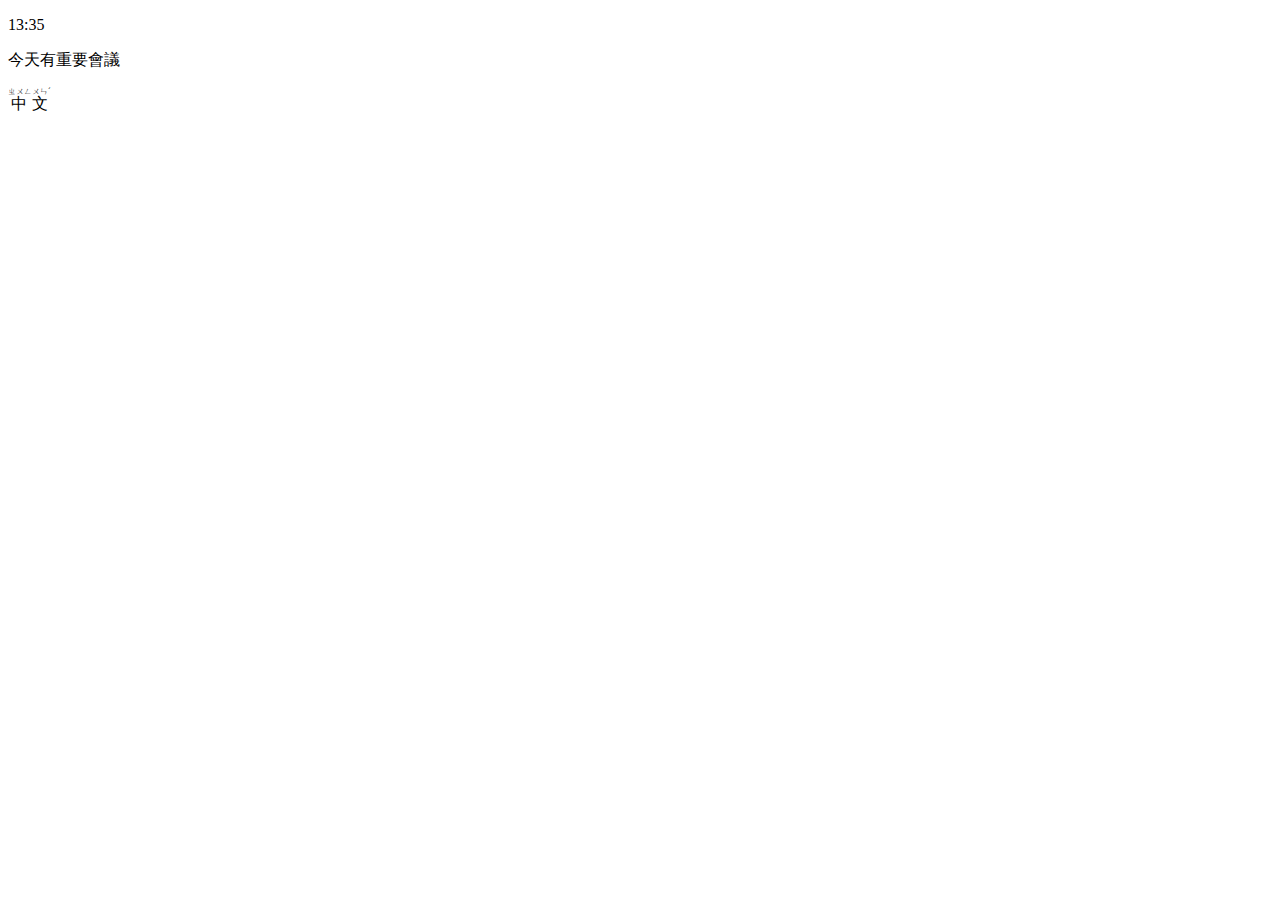
==== index.html @ d2d80260 "#" ====
<!DOCTYPE html>
<html lang="en">
<head>
    <meta charset="UTF-8">
    <meta http-equiv="X-UA-Compatible" content="IE=edge">
    <meta name="viewport" content="width=device-width, initial-scale=1.0">
    <title>Document</title>
</head>
<body>
    <p><time>13:35</time></p>
    <p><time datetime="2023-05-30">今天</time>有重要會議 </p>
    <ruby>中文<rt>ㄓㄨㄥㄨㄣˊ</rt></ruby>
</body>
</html>
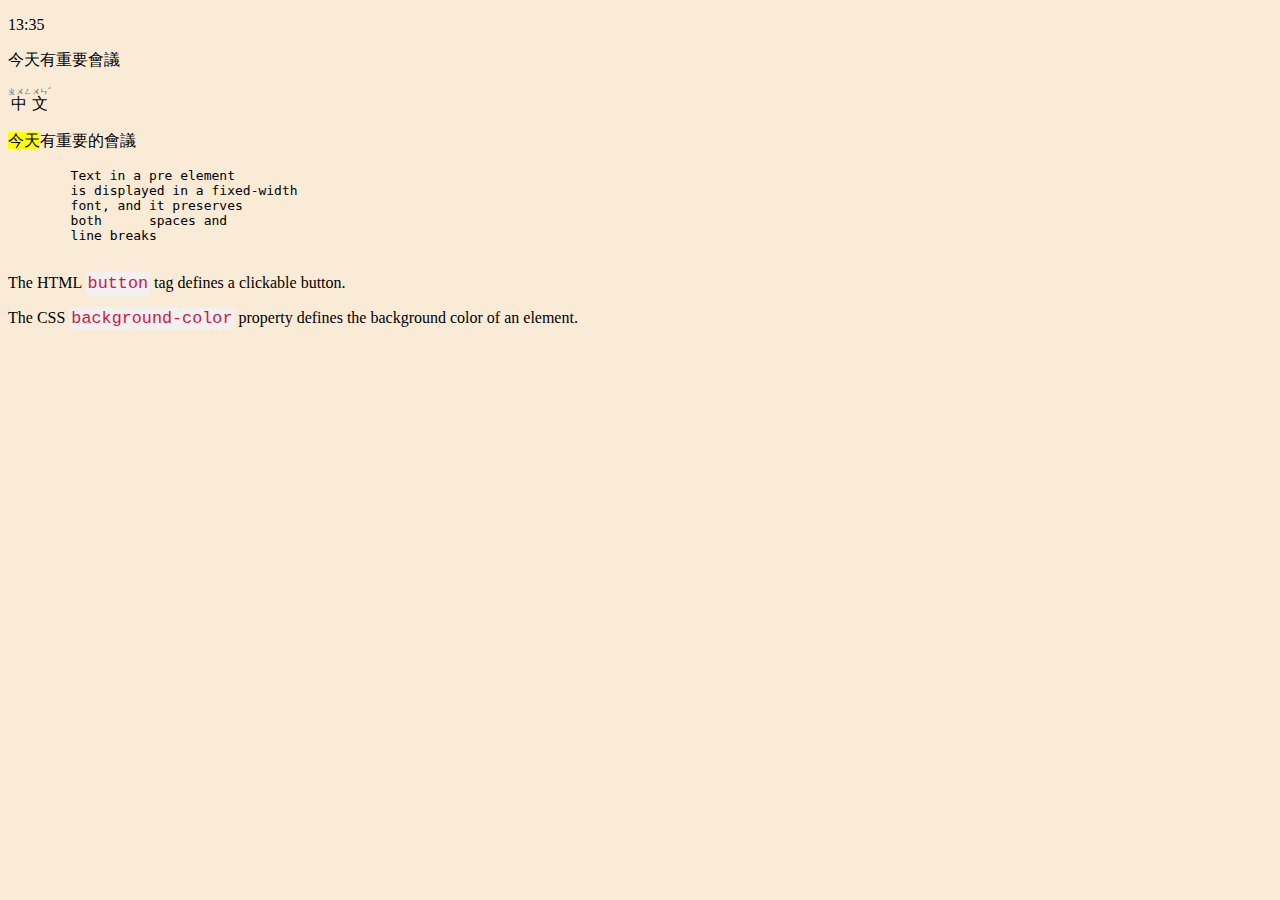
==== commit b2fd5583: "#" ====
--- a/index.html
+++ b/index.html
@@ -4,11 +4,37 @@
     <meta charset="UTF-8">
     <meta http-equiv="X-UA-Compatible" content="IE=edge">
     <meta name="viewport" content="width=device-width, initial-scale=1.0">
-    <title>Document</title>
+    <link rel="stylesheet" href="style.css">
+    <title>Week16</title>
+    <style>
+    code {
+        font-family: Consolas,"courier new";
+        color: crimson;
+        background-color: #f1f1f1;
+        padding: 2px;
+        font-size: 105%;
+    }
+    </style>
 </head>
 <body>
+
     <p><time>13:35</time></p>
     <p><time datetime="2023-05-30">今天</time>有重要會議 </p>
+    
     <ruby>中文<rt>ㄓㄨㄥㄨㄣˊ</rt></ruby>
+    <p><mark>今天</mark>有重要的會議</p>
+    
+    <pre>
+        Text in a pre element
+        is displayed in a fixed-width
+        font, and it preserves
+        both      spaces and
+        line breaks
+        </pre>
+    
+    <p>The HTML <code>button</code> tag defines a clickable button.</p>
+    <p>The CSS <code>background-color</code> property defines the background color of an element.</p>
+    
+
 </body>
 </html>--- a/style.css
+++ b/style.css
@@ -0,0 +1,54 @@
+body{
+    background-color: antiquewhite;
+    position: relative;
+}
+
+.content #A{
+    background-color: aquamarine;
+    border: 1px solid black;
+    width: 100%;
+    height: 100px;
+}
+
+.content #B{
+    background-color: lightblue;
+    border: 1px solid black;
+    width: 50%;
+    height: 100px;
+    float: right;
+}
+
+.content #C{
+    background-color: yellow;
+    border: 1px solid black;
+    width: 50%;
+    height: 100px;
+}
+
+.content #D{
+    position: absolute;
+    background-color: orange;
+    border: 1px solid black;
+    width: 100%;
+    height: 100px;
+}
+
+#footer{
+    position: fixed;
+    bottom: 0px;
+    right: 0px;
+    margin: 20px;
+    background-color: azure;
+    border: 1px solid black;
+    width: 5%;
+    height: 50px;
+    text-align: center;
+}
+
+#footer a{
+    text-decoration: none;
+}
+
+#footer a:hover{
+    text-decoration:underline;
+}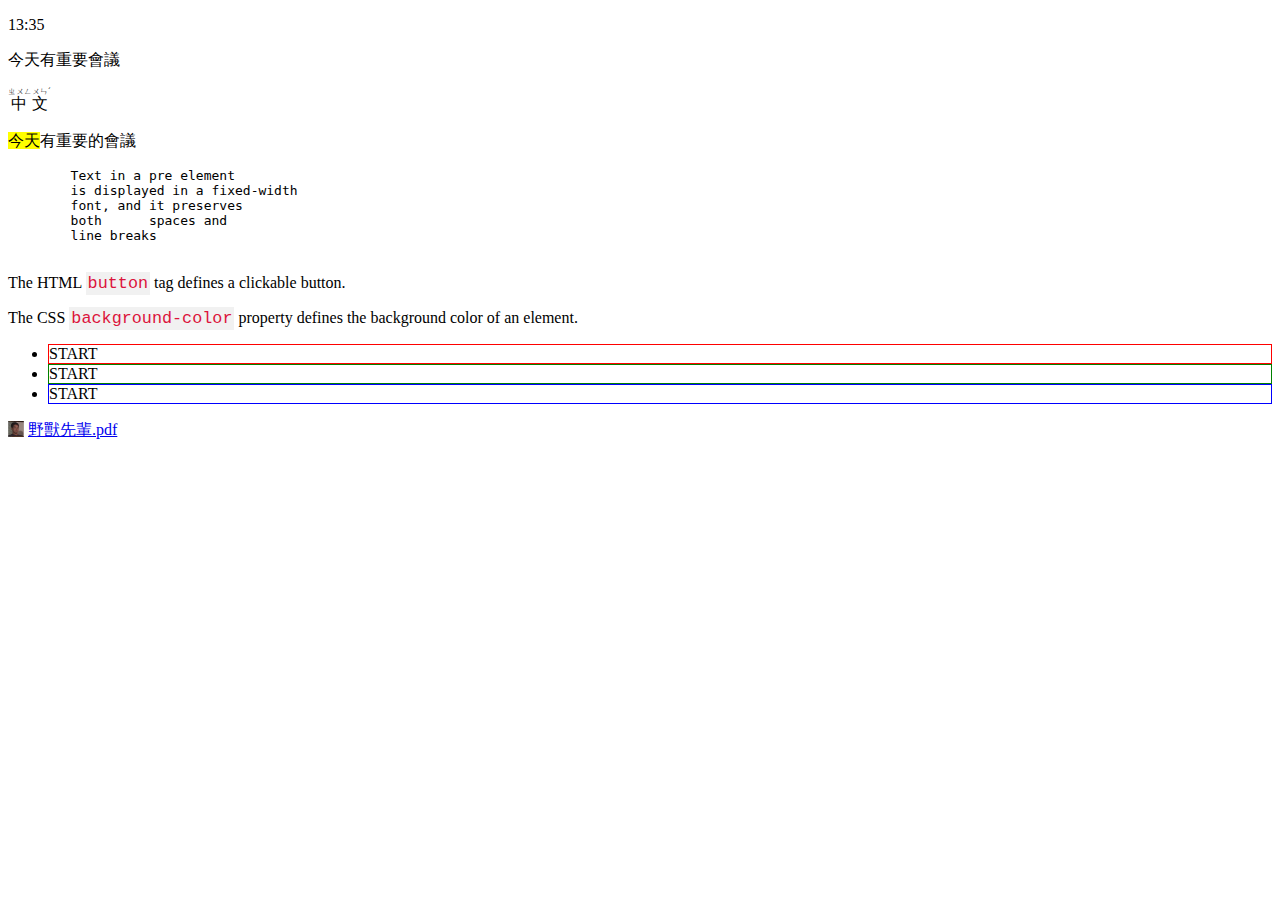
==== commit 5fb3a798: "#" ====
--- a/index.html
+++ b/index.html
@@ -34,7 +34,13 @@
     
     <p>The HTML <code>button</code> tag defines a clickable button.</p>
     <p>The CSS <code>background-color</code> property defines the background color of an element.</p>
+
+    <ul>
+        <li class="STARTxx">START</li>
+        <li class="xxSTART">START</li>
+        <li class="xxSTARTxx">START</li>
+    </ul>
     
-
+    <a href="ABC.pdf">野獸先輩.pdf</a>
 </body>
 </html>--- a/style.css
+++ b/style.css
@@ -1,54 +1,20 @@
-body{
-    background-color: antiquewhite;
-    position: relative;
+ul > li[class ^= "START"]{
+    border: 1px solid red !important;
 }
 
-.content #A{
-    background-color: aquamarine;
-    border: 1px solid black;
-    width: 100%;
-    height: 100px;
+ul > li[class $= "START"]{
+    border: 1px solid green !important ;
 }
 
-.content #B{
-    background-color: lightblue;
-    border: 1px solid black;
-    width: 50%;
-    height: 100px;
-    float: right;
+ul > li[class *= "START"]{
+    border: 1px solid blue;
 }
 
-.content #C{
-    background-color: yellow;
-    border: 1px solid black;
-    width: 50%;
-    height: 100px;
-}
-
-.content #D{
-    position: absolute;
-    background-color: orange;
-    border: 1px solid black;
-    width: 100%;
-    height: 100px;
-}
-
-#footer{
-    position: fixed;
-    bottom: 0px;
-    right: 0px;
-    margin: 20px;
-    background-color: azure;
-    border: 1px solid black;
-    width: 5%;
-    height: 50px;
-    text-align: center;
-}
-
-#footer a{
+a:hover{
     text-decoration: none;
 }
 
-#footer a:hover{
-    text-decoration:underline;
+a[href $= ".pdf"]{
+    padding-left: 20px;
+    background: url(./img/van.png) no-repeat;
 }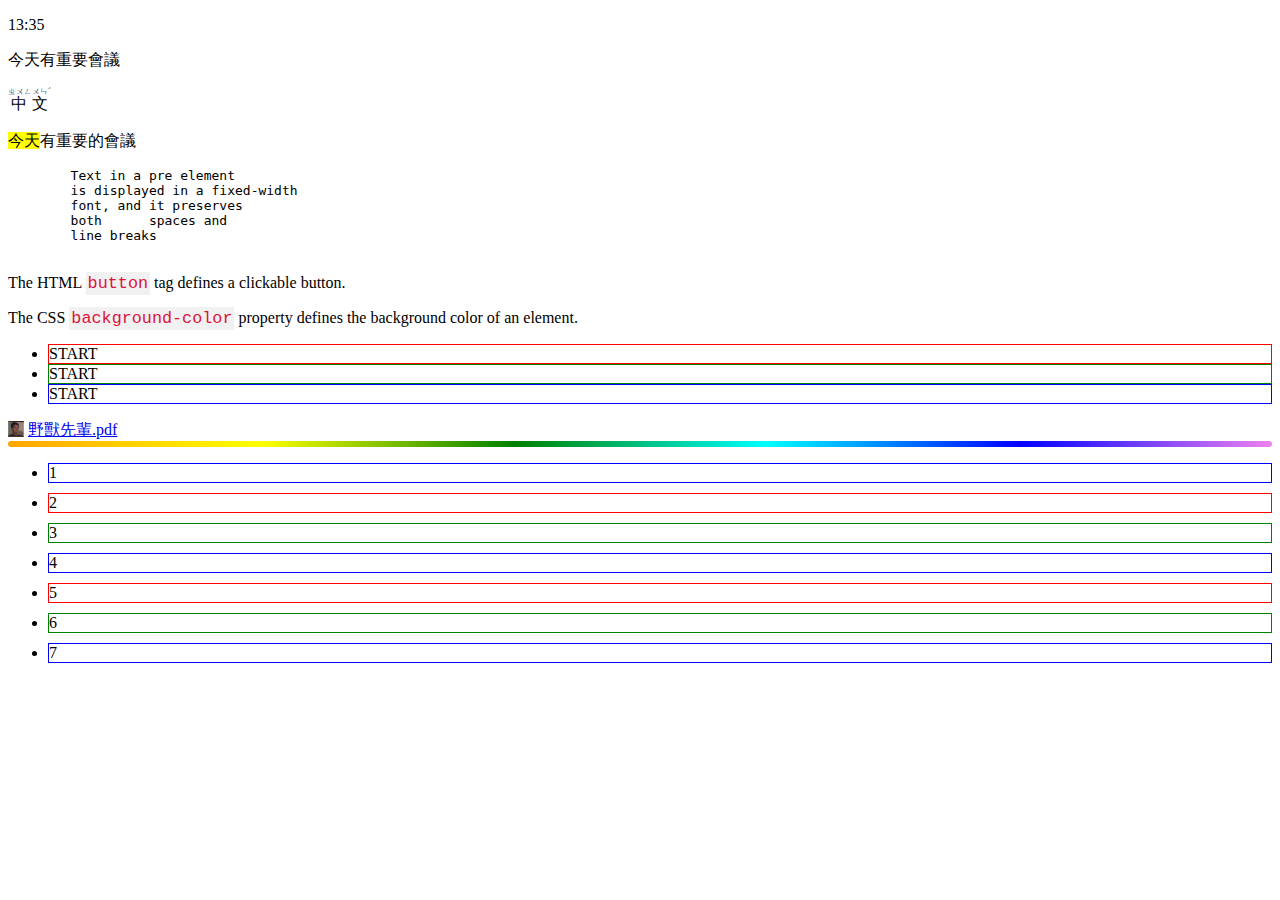
==== commit 6c514922: "#" ====
--- a/index.html
+++ b/index.html
@@ -42,5 +42,19 @@
     </ul>
     
     <a href="ABC.pdf">野獸先輩.pdf</a>
+    
+    <!-- 彩虹效果 -->
+    <div id="grad1" class="line"></div>
+
+    <!-- nth-child -->
+    <ul class="child">
+        <li>1</li>
+        <li>2</li>
+        <li>3</li>
+        <li>4</li>
+        <li>5</li>
+        <li>6</li>
+        <li>7</li>
+    </ul>
 </body>
 </html>--- a/style.css
+++ b/style.css
@@ -1,20 +1,49 @@
-ul > li[class ^= "START"]{
+ul > li[class ^= "START"] {
     border: 1px solid red !important;
 }
 
-ul > li[class $= "START"]{
+ul > li[class $= "START"] {
     border: 1px solid green !important ;
 }
 
-ul > li[class *= "START"]{
+ul > li[class *= "START"] {
     border: 1px solid blue;
 }
 
-a:hover{
+a:hover {
     text-decoration: none;
 }
 
-a[href $= ".pdf"]{
+a[href $= ".pdf"] {
     padding-left: 20px;
-    background: url(./img/van.png) no-repeat;
+    background: url(./img/van.png) no-repeat;    
+}
+
+#grad1 {
+    background: red; /* For browsers that do not support gradients */
+    background: -webkit-linear-gradient(left, orange , yellow, green, cyan, blue, violet); /* For Safari 5.1 to 6.0 */
+    background: -o-linear-gradient(right, orange, yellow, green, cyan, blue, violet); /* For Opera 11.1 to 12.0 */
+    background: -moz-linear-gradient(right, orange, yellow, green, cyan, blue, violet); /* For Firefox 3.6 to 15 */
+    background: linear-gradient(to right, orange , yellow, green, cyan, blue, violet); /* Standard syntax (must be last) */
+}
+
+.line {
+    height: 6px;
+    border-radius: 4px;
+}
+
+ul.child > li {
+    margin-top: 10px;
+}
+
+ul.child :nth-child(3n+2) {
+    border: 1px solid red;
+}
+
+ul.child :nth-child(3n+1) {
+    border: 1px solid blue;
+}
+
+ul.child :nth-child(3n+3) {
+    border: 1px solid green;
 }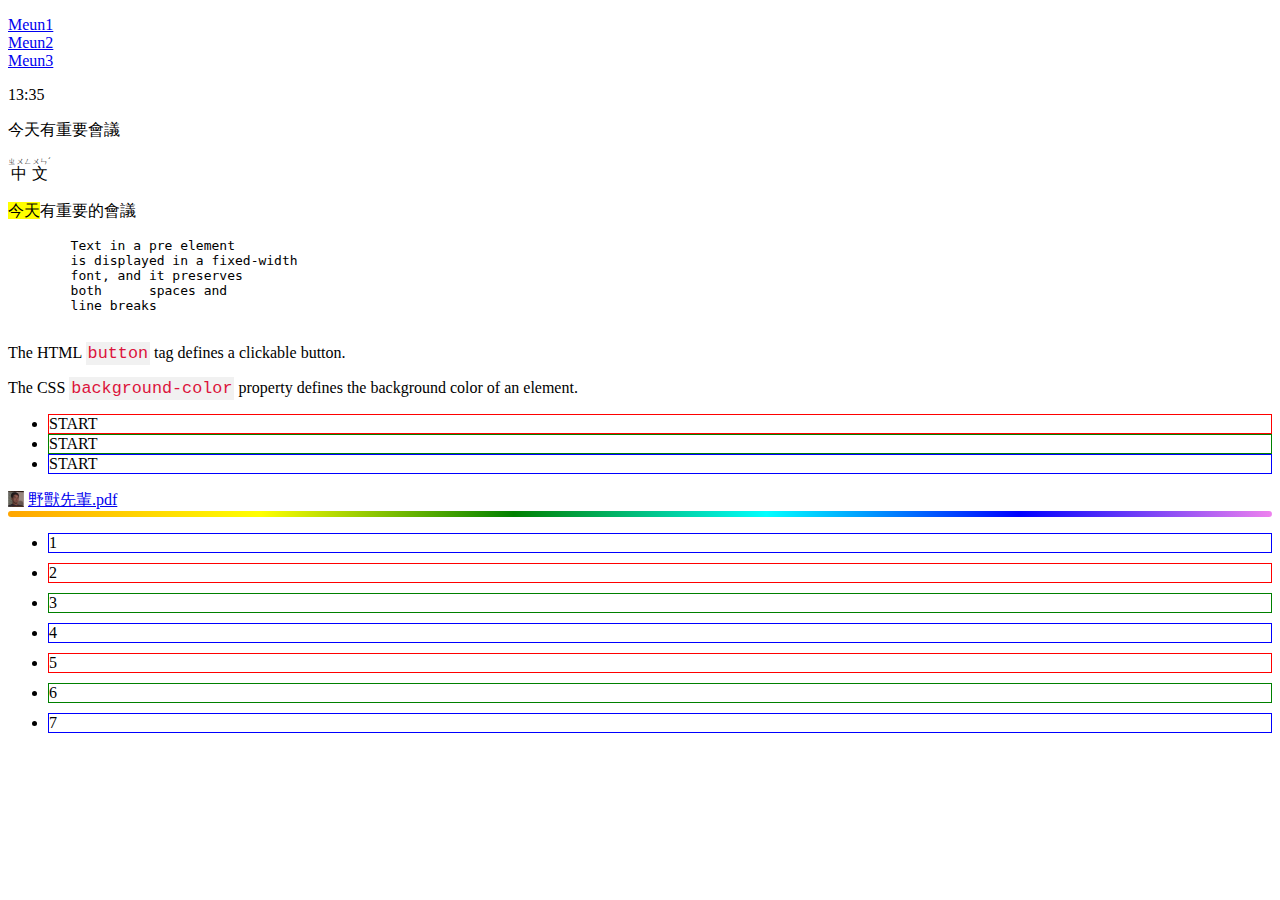
==== commit e5d4631e: "#" ====
--- a/index.html
+++ b/index.html
@@ -17,6 +17,15 @@
     </style>
 </head>
 <body>
+
+    <dl class="Target">
+        <dt><a href="#meun1">Meun1</a></dt>
+        <dd id="meun1">test1</dd>
+        <dt><a href="#meun2">Meun2</a></dt>
+        <dd id="meun2">test2</dd>
+        <dt><a href="#meun3">Meun3</a></dt>
+        <dd id="meun3">test3</dd>
+    </dl>
 
     <p><time>13:35</time></p>
     <p><time datetime="2023-05-30">今天</time>有重要會議 </p>
--- a/style.css
+++ b/style.css
@@ -1,3 +1,11 @@
+dl.Target > dd {
+    display: none;
+}
+
+dl.Target dd:target {
+    display: block;
+}
+
 ul > li[class ^= "START"] {
     border: 1px solid red !important;
 }
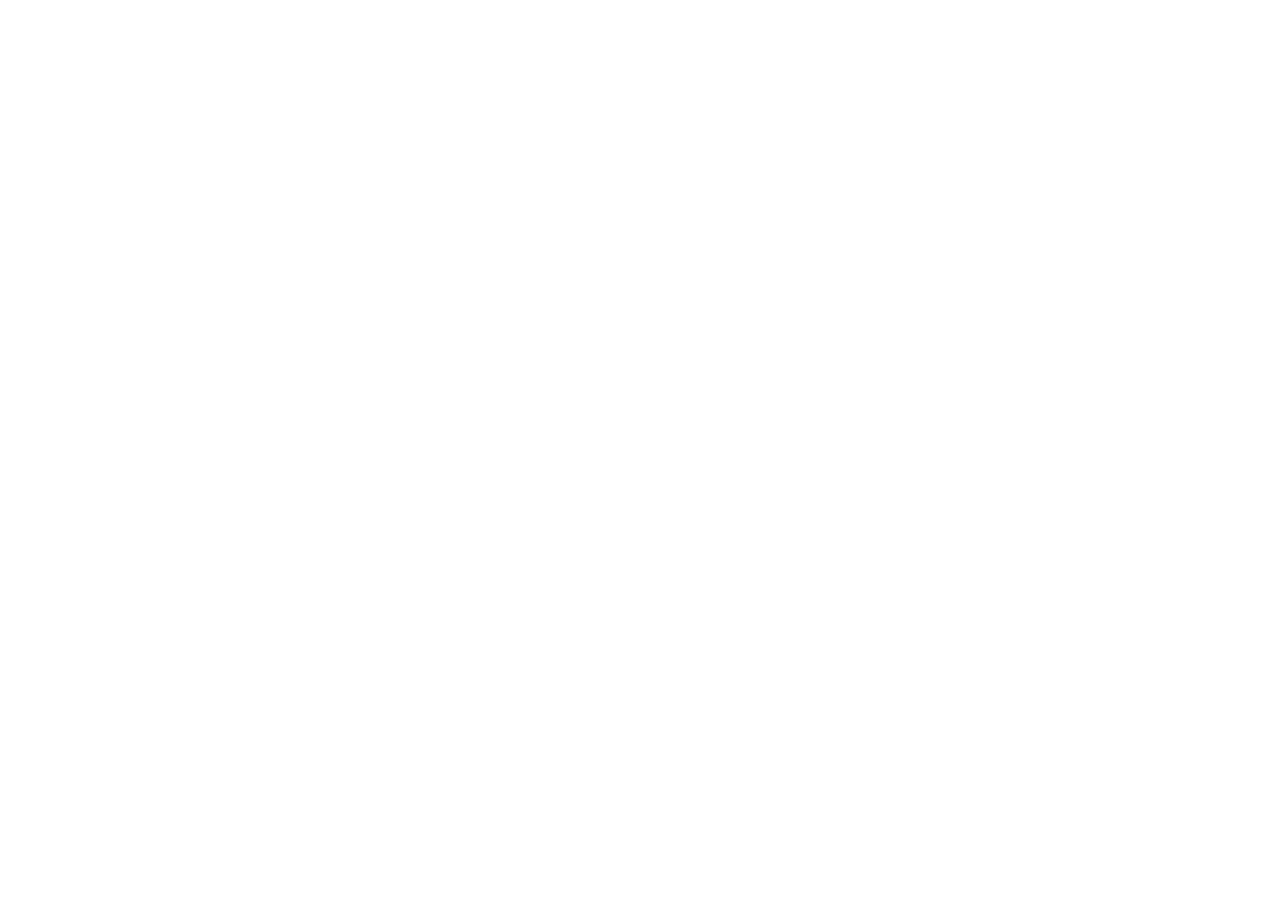
==== commit dfa4281d: "#" ====
--- a/index.html
+++ b/index.html
@@ -5,65 +5,9 @@
     <meta http-equiv="X-UA-Compatible" content="IE=edge">
     <meta name="viewport" content="width=device-width, initial-scale=1.0">
     <link rel="stylesheet" href="style.css">
-    <title>Week16</title>
-    <style>
-    code {
-        font-family: Consolas,"courier new";
-        color: crimson;
-        background-color: #f1f1f1;
-        padding: 2px;
-        font-size: 105%;
-    }
-    </style>
+    <title>Week17</title>
 </head>
 <body>
-
-    <dl class="Target">
-        <dt><a href="#meun1">Meun1</a></dt>
-        <dd id="meun1">test1</dd>
-        <dt><a href="#meun2">Meun2</a></dt>
-        <dd id="meun2">test2</dd>
-        <dt><a href="#meun3">Meun3</a></dt>
-        <dd id="meun3">test3</dd>
-    </dl>
-
-    <p><time>13:35</time></p>
-    <p><time datetime="2023-05-30">今天</time>有重要會議 </p>
     
-    <ruby>中文<rt>ㄓㄨㄥㄨㄣˊ</rt></ruby>
-    <p><mark>今天</mark>有重要的會議</p>
-    
-    <pre>
-        Text in a pre element
-        is displayed in a fixed-width
-        font, and it preserves
-        both      spaces and
-        line breaks
-        </pre>
-    
-    <p>The HTML <code>button</code> tag defines a clickable button.</p>
-    <p>The CSS <code>background-color</code> property defines the background color of an element.</p>
-
-    <ul>
-        <li class="STARTxx">START</li>
-        <li class="xxSTART">START</li>
-        <li class="xxSTARTxx">START</li>
-    </ul>
-    
-    <a href="ABC.pdf">野獸先輩.pdf</a>
-    
-    <!-- 彩虹效果 -->
-    <div id="grad1" class="line"></div>
-
-    <!-- nth-child -->
-    <ul class="child">
-        <li>1</li>
-        <li>2</li>
-        <li>3</li>
-        <li>4</li>
-        <li>5</li>
-        <li>6</li>
-        <li>7</li>
-    </ul>
 </body>
 </html>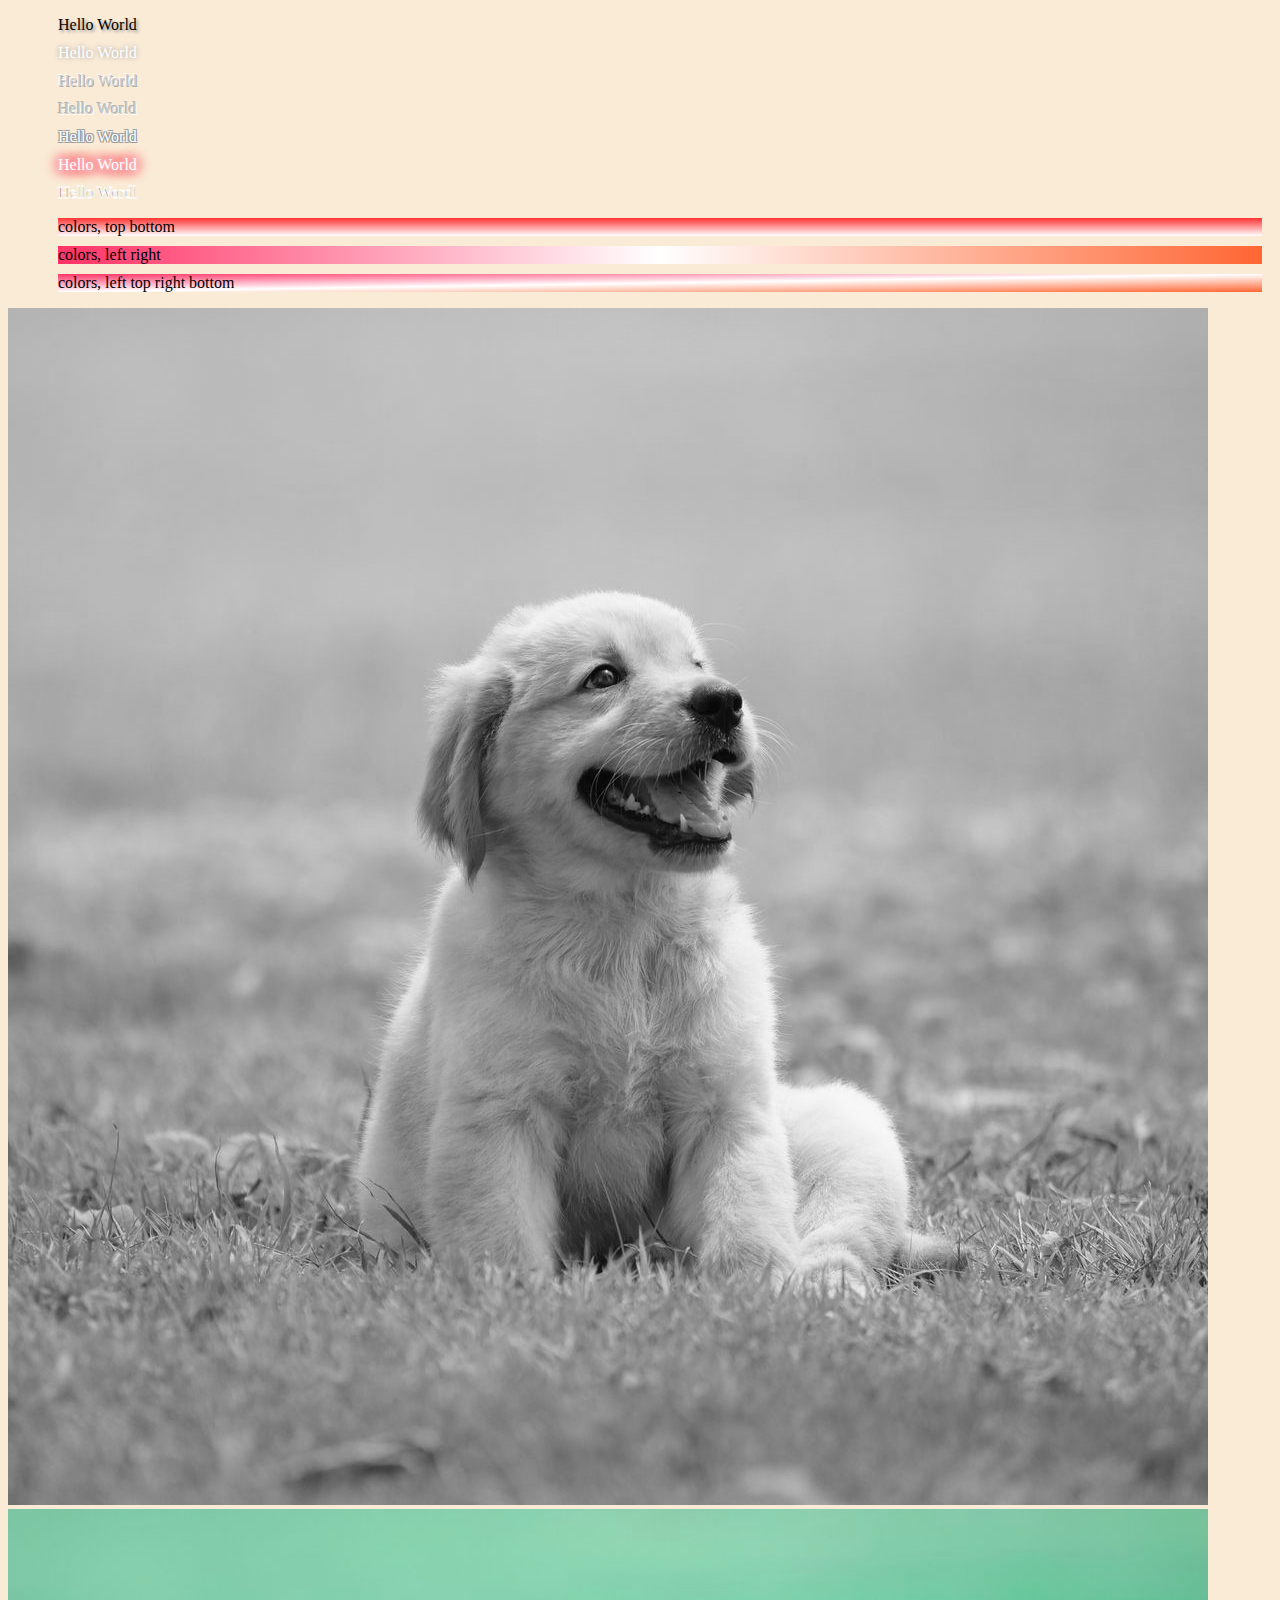
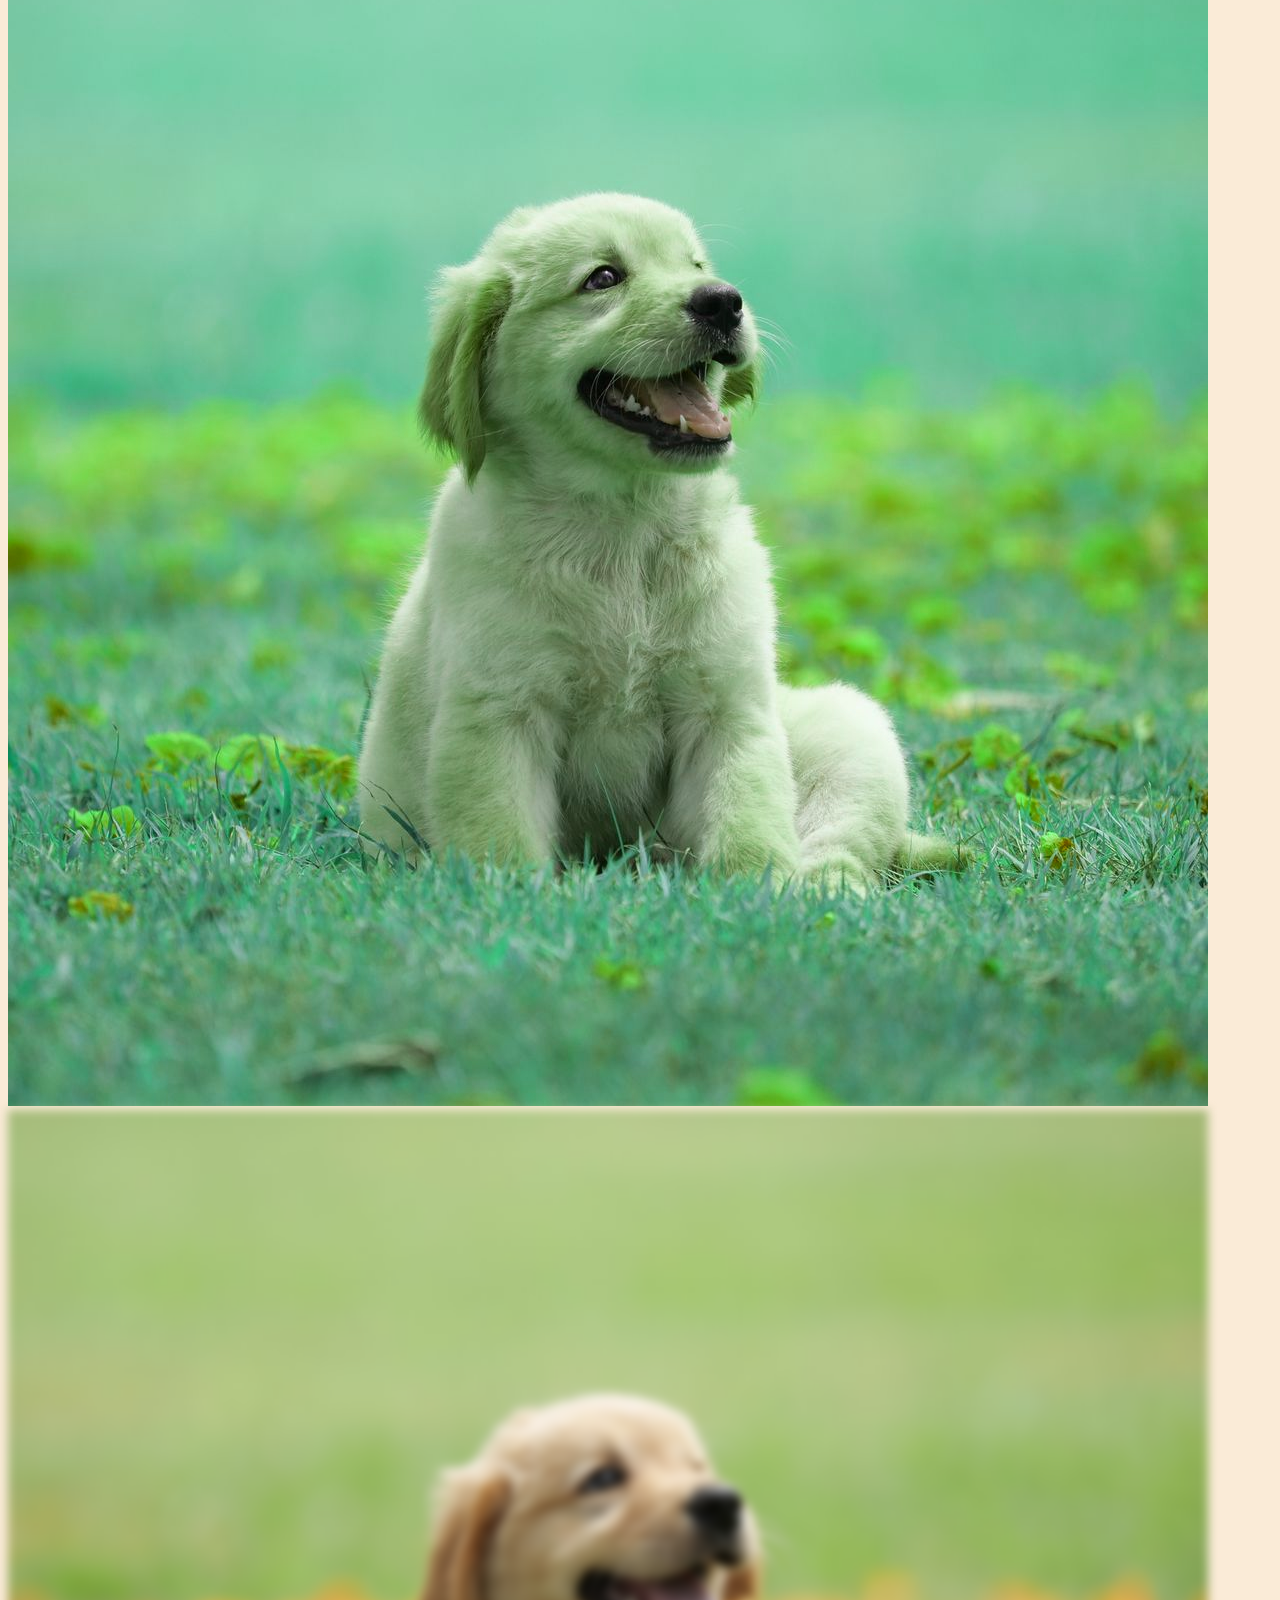
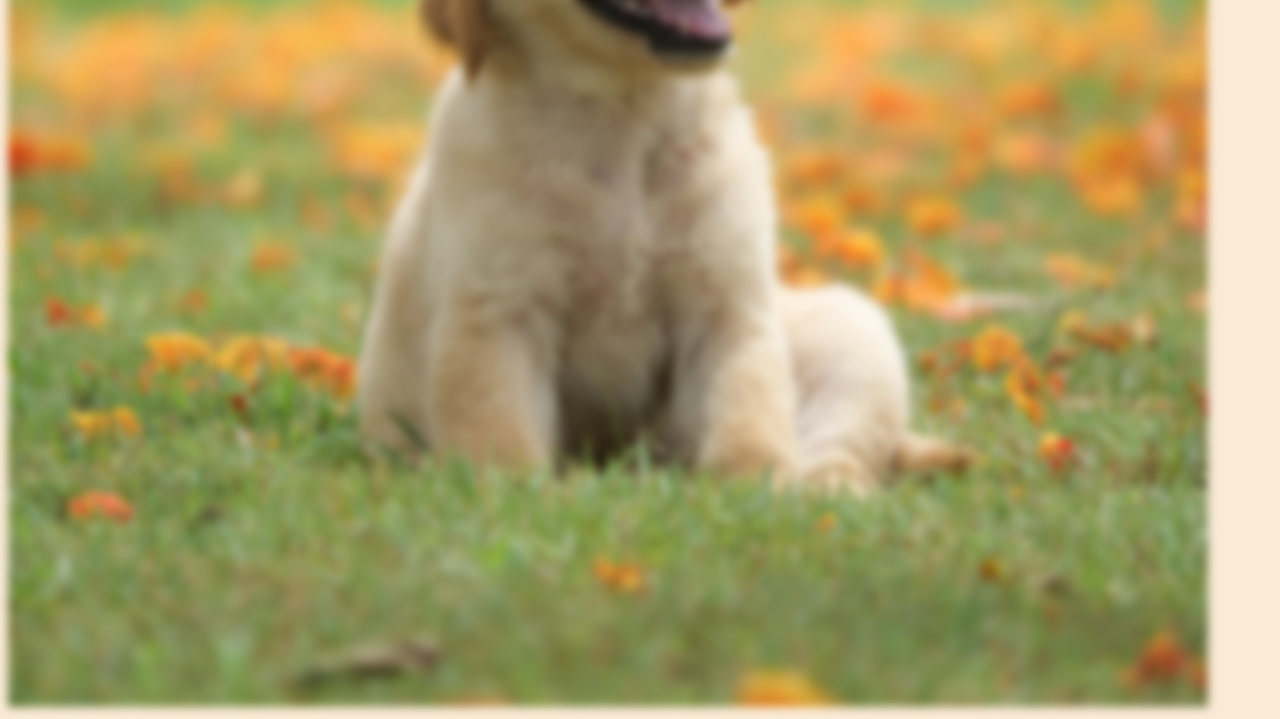
==== commit f62a399f: "#" ====
--- a/index.html
+++ b/index.html
@@ -8,6 +8,24 @@
     <title>Week17</title>
 </head>
 <body>
-    
+    <ul>
+        <li class="ts01">Hello World</li>
+        <li class="ts02">Hello World</li>
+        <li class="ts03">Hello World</li>
+        <li class="ts04">Hello World</li>
+        <li class="ts05">Hello World</li>
+        <li class="ts06">Hello World</li>
+        <li class="ts07">Hello Wordl</li>
+    </ul>
+
+    <ul class="grad">
+        <li class="grad01">colors, top bottom</li>
+        <li class="grad02">colors, left right</li>
+        <li class="grad03">colors, left top right bottom</li>
+    </ul>
+
+    <img src="./img/dog.jpg" alt="dog" id="dog1">
+    <img src="./img/dog.jpg" alt="dog" id="dog2">
+    <img src="./img/dog.jpg" alt="dog" id="dog3">
 </body>
 </html>--- a/style.css
+++ b/style.css
@@ -0,0 +1,73 @@
+body {
+    background-color: antiquewhite;
+}
+
+li {
+    list-style: none;
+    margin: 10px;
+}
+
+li.ts01 {
+    text-shadow: 2px 2px 3px #999;
+}
+
+li.ts02 {
+    color: #fff;
+    text-shadow: 0 0 5px #999;
+}
+
+li.ts03 {
+    color: #ccc;
+    text-shadow: -1px -1px 0 #fff, 1px 1px 0 #aaa;
+}
+
+li.ts04 {
+    color: #ccc;
+    text-shadow: -1px -1px 0 #aaa, 1px 1px 0 #fff;
+}
+
+li.ts05 {
+    color: #fff;
+    text-shadow: 
+    1px 1px 0 #999,
+    -1px 1px 0 #999,
+    -1px -1px 0 #999,
+    1px -1px 0 #999;
+}
+
+li.ts06 {
+    color: #fff;
+    text-shadow: 
+    0 0 5px #fff,
+    0 0 13px #f03,
+    0 0 13px #f03,
+    0 0 13px #f03;
+}
+
+li.ts07 {
+    -webkit-text-stroke: 1px #fff;
+}
+
+li.grad01 {
+    background: linear-gradient(to bottom, #f33, #fff);
+}
+
+li.grad02 {
+    background: linear-gradient(to right, #f36 0%, #fff 50%, #f63 100%);
+}
+
+li.grad03 {
+    background: linear-gradient(to right bottom, #f36 0%, #fff 50%, #f63 100%);
+}
+
+img#dog1 {
+    filter: grayscale(100%);
+}
+
+img#dog2 {
+    filter: hue-rotate(60deg)
+}
+
+img#dog3 {
+    filter: blur(5px)
+}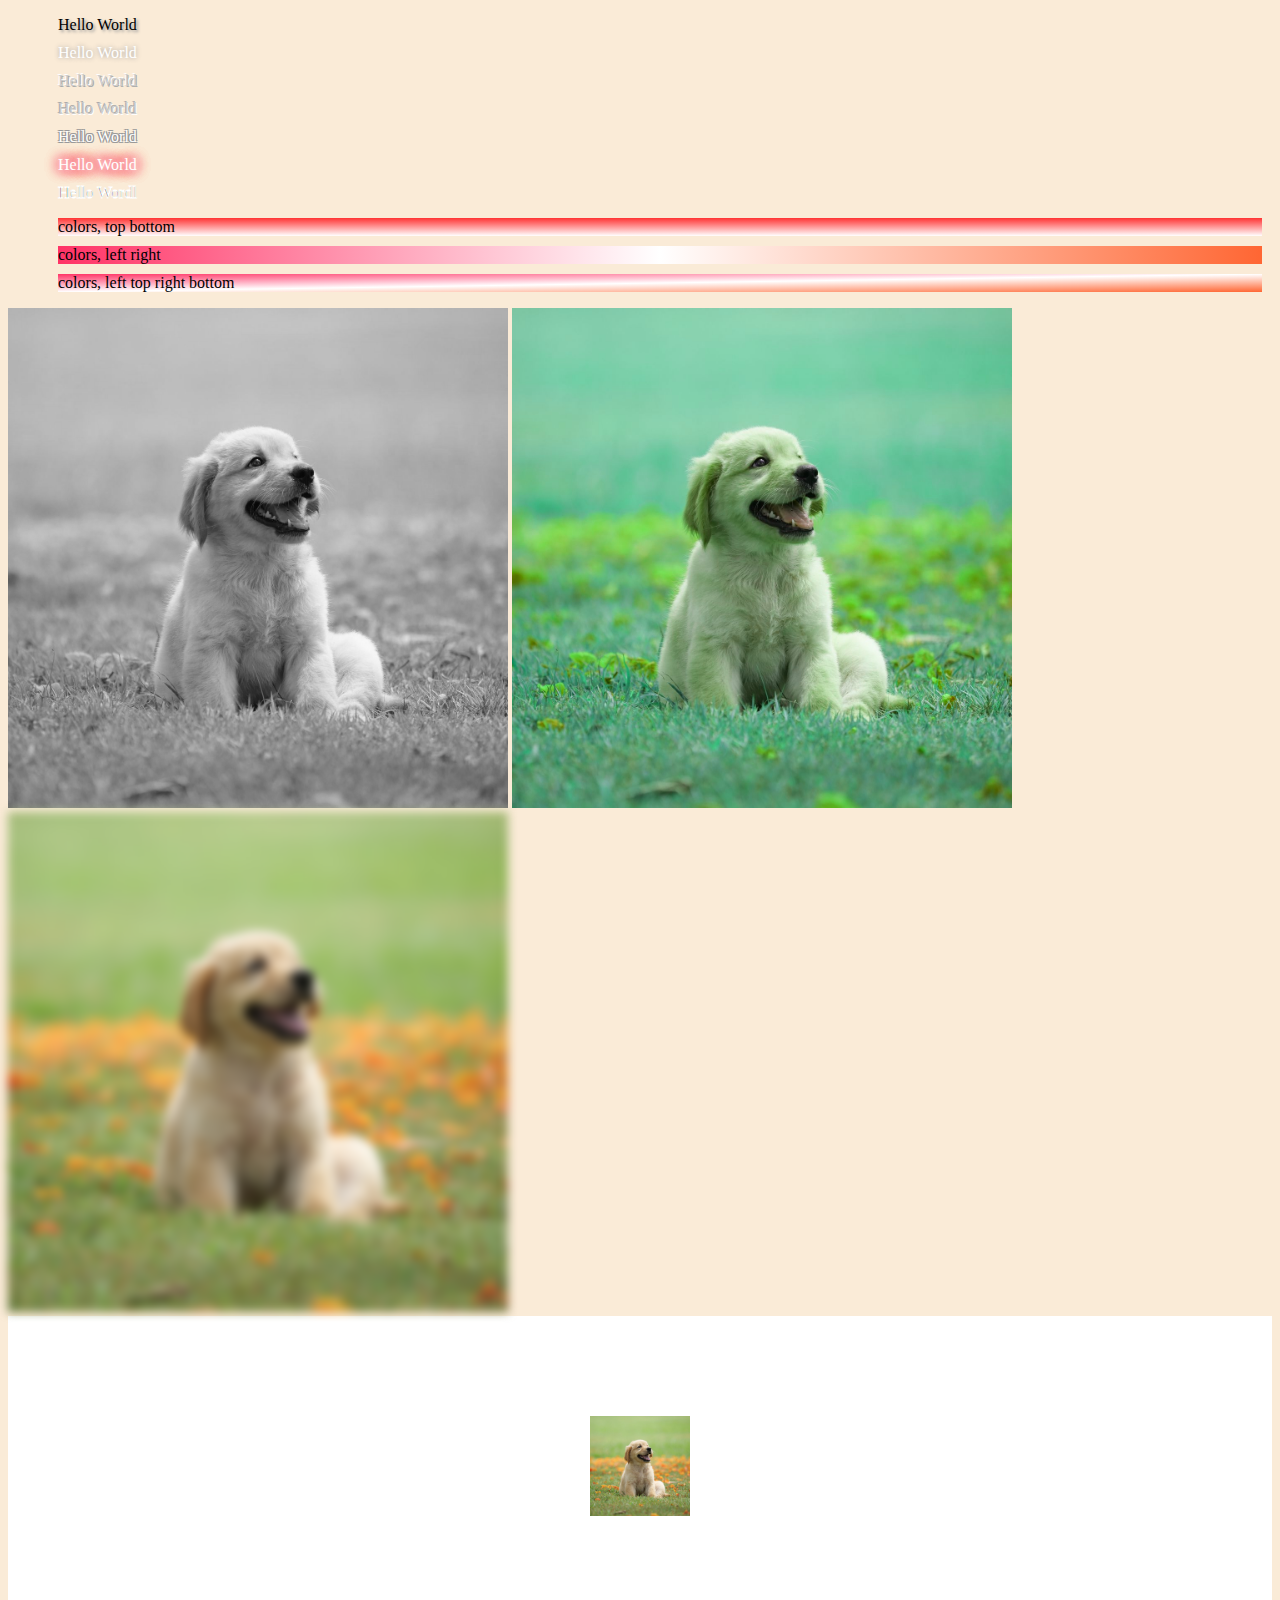
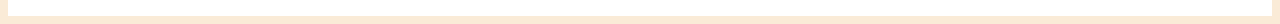
==== commit 79ebe81b: "#" ====
--- a/index.html
+++ b/index.html
@@ -24,8 +24,12 @@
         <li class="grad03">colors, left top right bottom</li>
     </ul>
 
-    <img src="./img/dog.jpg" alt="dog" id="dog1">
-    <img src="./img/dog.jpg" alt="dog" id="dog2">
-    <img src="./img/dog.jpg" alt="dog" id="dog3">
+    <img src="./img/dog.jpg" alt="dog" id="dog1" width="500" height="500">
+    <img src="./img/dog.jpg" alt="dog" id="dog2" width="500" height="500">
+    <img src="./img/dog.jpg" alt="dog" id="dog3" width="500" height="500">
+
+    <div id="main">
+        <img src="./img/dog.jpg" alt="dog" id="dog4" width="100" height="100">
+    </div>
 </body>
 </html>--- a/style.css
+++ b/style.css
@@ -70,4 +70,17 @@
 
 img#dog3 {
     filter: blur(5px)
+}
+
+div#main {
+    width: auto;
+    height: 300px;
+    background-color: #fff;
+}
+
+div#main > img#dog4 {
+    position: relative;
+    left: 50%;
+    top: 50%;
+    transform: translate(-50px, -50px);
 }